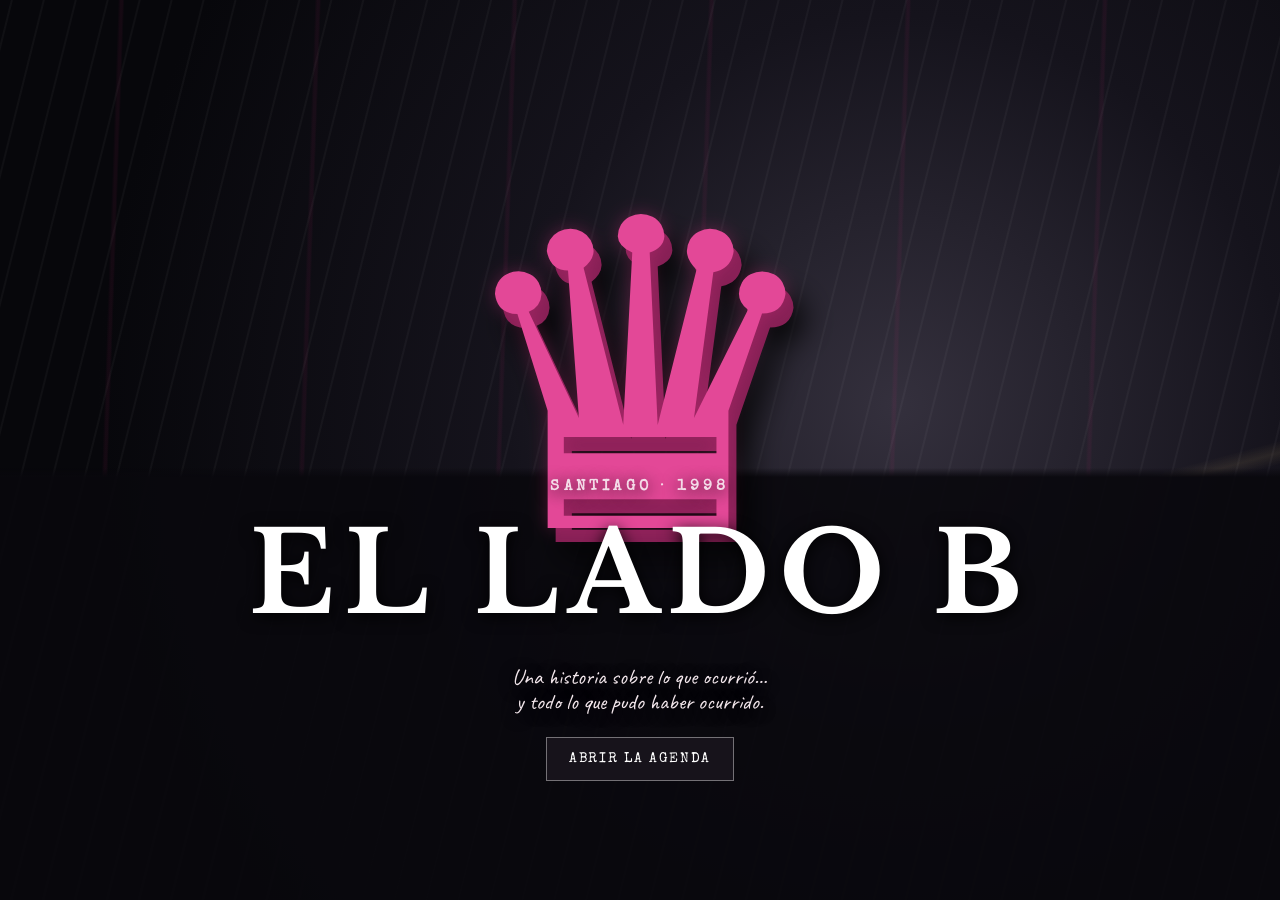
==== index.html @ 15dd094a "design: rebuild Lado B landing as mobile-first memory archive" ====
<!doctype html>
<html lang="es">
<head>
<meta charset="utf-8">
<meta name="viewport" content="width=device-width,initial-scale=1,viewport-fit=cover">
<meta name="theme-color" content="#0b0a10">
<title>El Lado B — Una historia que recuerda</title>
<meta name="description" content="El Lado B: una historia sobre lo que ocurrió y todo lo que pudo haber ocurrido.">
<link rel="preconnect" href="https://fonts.googleapis.com">
<link rel="preconnect" href="https://fonts.gstatic.com" crossorigin>
<link href="https://fonts.googleapis.com/css2?family=Caveat:wght@500;600&family=Libre+Baskerville:wght@400;700&family=Special+Elite&display=swap" rel="stylesheet">
<link rel="stylesheet" href="style.css">
</head>
<body>
<section class="cover" id="cover">
  <div class="rain" aria-hidden="true"></div>
  <div class="city" aria-hidden="true"></div>
  <div class="queen" aria-hidden="true">♛</div>
  <div class="cover-copy">
    <div class="year">SANTIAGO · 1998</div>
    <h1>EL LADO B</h1>
    <p>Una historia sobre lo que ocurrió…<br>y todo lo que pudo haber ocurrido.</p>
    <button id="openAgenda">ABRIR LA AGENDA</button>
  </div>
</section>

<main class="agenda" id="agenda" aria-hidden="true">
  <header class="agenda-head">
    <span>EL LADO B</span><span>ARCHIVO DE MEMORIA · 01</span>
  </header>
  <div class="book">
    <article class="page text-page">
      <div class="page-no">01</div>
      <p class="hand-note">Diciembre · hacía calor.</p>
      <h2>Capítulo I</h2>
      <h3>El primer encuentro</h3>
      <p>El gimnasio del colegio tenía ese olor mezclado de madera, polvo y ejercicio que quedaba suspendido después de las clases. Era diciembre de 1998 y el año parecía estar terminando demasiado rápido.</p>
      <p>José entró sin buscar nada en particular. Entonces la vio.</p>
      <p>Paz estaba sentada sobre una colchoneta, con un libro abierto entre las manos. No hizo nada extraordinario. No necesitó hacerlo.</p>
      <p>José la miró como quien encuentra un tesoro sin saber que estaba buscando uno.</p>
      <div class="margin-note">Hay momentos que parecen pequeños hasta que uno los recuerda.</div>
      <div class="scribble">¿Qué habría pasado si José no la miraba?</div>
    </article>

    <aside class="memory-page">
      <div class="paper-photo paz">
        <div class="photo-placeholder">PAZ<br><small>1998 · GIMNASIO</small></div>
        <span class="tape"></span>
      </div>
      <div class="paper-photo jose">
        <div class="photo-placeholder">JOSÉ<br><small>1998 · PRIMERA MIRADA</small></div>
        <span class="tape"></span>
      </div>
      <div class="object-note">RECUERDO · 01<br><strong>El gimnasio</strong><br><small>La primera mirada todavía no sabía que sería importante.</small></div>
      <div class="date-stamp">30 DIC<br>1998</div>
    </aside>
  </div>
  <nav class="pager"><button id="prev" aria-label="Volver arriba">←</button><span>HOJA 01</span><button id="next" aria-label="Continuar">→</button></nav>
  <a class="plan-link" href="plan-b/index.html">ENTRAR A PLAN B · RECONSTRUIR LA HISTORIA</a>
</main>
<script src="script.js"></script>
</body>
</html>
---- style.css ----
:root{--ink:#262126;--paper:#efe4cc;--paper2:#e3d4b5;--pink:#e52f86;--night:#09080d;--blue:#263a57}*{box-sizing:border-box}html{scroll-behavior:smooth}body{margin:0;background:#111;color:var(--ink);font-family:'Libre Baskerville',serif}.cover{height:100vh;min-height:680px;position:relative;overflow:hidden;display:grid;place-items:center;background:radial-gradient(circle at 70% 45%,#34303d 0,#15131c 38%,#07070b 78%);color:#fff}.city{position:absolute;inset:0;background:linear-gradient(180deg,transparent 52%,#09080d 53%),repeating-linear-gradient(92deg,transparent 0 9%,rgba(229,47,134,.07) 9.2% 9.35%,transparent 9.5% 15%),linear-gradient(165deg,transparent 0 63%,rgba(230,200,125,.11) 64%,transparent 65%);opacity:.9}.rain{position:absolute;inset:-20%;background:repeating-linear-gradient(108deg,transparent 0 17px,rgba(255,255,255,.035) 18px 19px,transparent 20px 31px);transform:rotate(-4deg)}.queen{position:absolute;left:50%;top:42%;transform:translate(-50%,-50%);font-size:min(48vw,430px);line-height:.8;color:#f0449b;text-shadow:0 0 18px #e52f8655,8px 14px 0 #8f1d58,18px 26px 32px #000;filter:saturate(.9)}.cover-copy{position:relative;z-index:2;text-align:center;margin-top:360px;text-shadow:0 3px 16px #000}.year{font:600 15px 'Special Elite',monospace;letter-spacing:.28em;color:#f4dbe8}.cover h1{font:700 clamp(48px,10vw,112px) 'Libre Baskerville',serif;letter-spacing:.08em;margin:10px 0}.cover p{font:22px 'Caveat',cursive;line-height:1.15;color:#f3e7ec}.cover button,.pager button{border:1px solid #ffffff66;background:#17131b;color:#fff;padding:14px 22px;letter-spacing:.12em;font:14px 'Special Elite',monospace;cursor:pointer;transition:.3s}.cover button:hover{background:var(--pink);border-color:var(--pink);transform:translateY(-2px)}.agenda{display:none;min-height:100vh;padding:28px 5vw 50px;background:radial-gradient(circle at 20% 10%,#fff6df88,transparent 35%),linear-gradient(135deg,#d5c29f,#efe5cc 50%,#cbb58d);position:relative}.agenda:before{content:'';position:absolute;inset:0;opacity:.13;pointer-events:none;background:repeating-linear-gradient(0deg,#6e593c 0 1px,transparent 1px 5px)}.agenda-head{max-width:1200px;margin:auto;display:flex;justify-content:space-between;font:12px 'Special Elite',monospace;letter-spacing:.18em;border-bottom:1px solid #5b493644;padding-bottom:10px}.book{max-width:1200px;margin:22px auto;display:grid;grid-template-columns:1fr 1fr;box-shadow:0 22px 60px #4b392d44}.page{background:var(--paper);min-height:720px;padding:70px clamp(32px,6vw,80px);position:relative}.text-page{border-right:1px solid #9a886a55}.page-no{position:absolute;top:24px;right:30px;font:12px 'Special Elite',monospace;opacity:.55}.hand-note{font:23px 'Caveat',cursive;color:#a03963;transform:rotate(-2deg)}h2{font-size:17px;text-transform:uppercase;letter-spacing:.18em;margin:55px 0 8px}h3{font-size:31px;margin:0 0 38px;font-weight:400}.page p:not(.hand-note){font-size:16px;line-height:1.95}.margin-note{font:23px 'Caveat',cursive;margin-top:50px;padding:16px;border-left:3px solid var(--pink);transform:rotate(-1deg)}.memory-page{background:#e7d8b9;min-height:720px;padding:45px 48px;position:relative;overflow:hidden}.paper-photo{width:66%;background:#f7f0df;padding:12px 12px 35px;box-shadow:0 10px 25px #3d302844;position:relative}.paper-photo.jose{margin:55px 0 0 auto;transform:rotate(2deg)}.paper-photo.paz{transform:rotate(-3deg)}.photo-placeholder{height:225px;background:linear-gradient(145deg,#46556b,#9d876e 48%,#314254);display:grid;place-items:center;text-align:center;color:#f6ead7;font:25px 'Special Elite',monospace;letter-spacing:.08em;text-shadow:0 2px 8px #000}.photo-placeholder small{font-size:10px;letter-spacing:.16em}.tape{position:absolute;top:-8px;left:40%;width:90px;height:25px;background:#d6c39caa;transform:rotate(-4deg)}.object-note{position:absolute;bottom:45px;left:55px;width:190px;background:#f4e9cf;padding:15px;font:16px 'Caveat',cursive;box-shadow:3px 5px 12px #4b392d33;transform:rotate(-4deg)}.object-note small{font-size:15px}.pager{max-width:1200px;margin:auto;display:flex;justify-content:center;align-items:center;gap:30px;font:12px 'Special Elite',monospace}.pager button{color:#2b252b;background:#efe4cc;border-color:#6c5c48}.pager button:hover{background:#e52f86;color:#fff}@media(max-width:800px){.cover{min-height:620px}.queen{font-size:72vw}.cover-copy{margin-top:330px}.cover h1{font-size:54px}.cover p{font-size:20px}.book{grid-template-columns:1fr}.text-page{border-right:0;border-bottom:1px solid #9a886a55}.page,.memory-page{min-height:auto}.memory-page{padding:35px}.paper-photo{width:78%}.agenda{padding:20px 3vw 40px}}
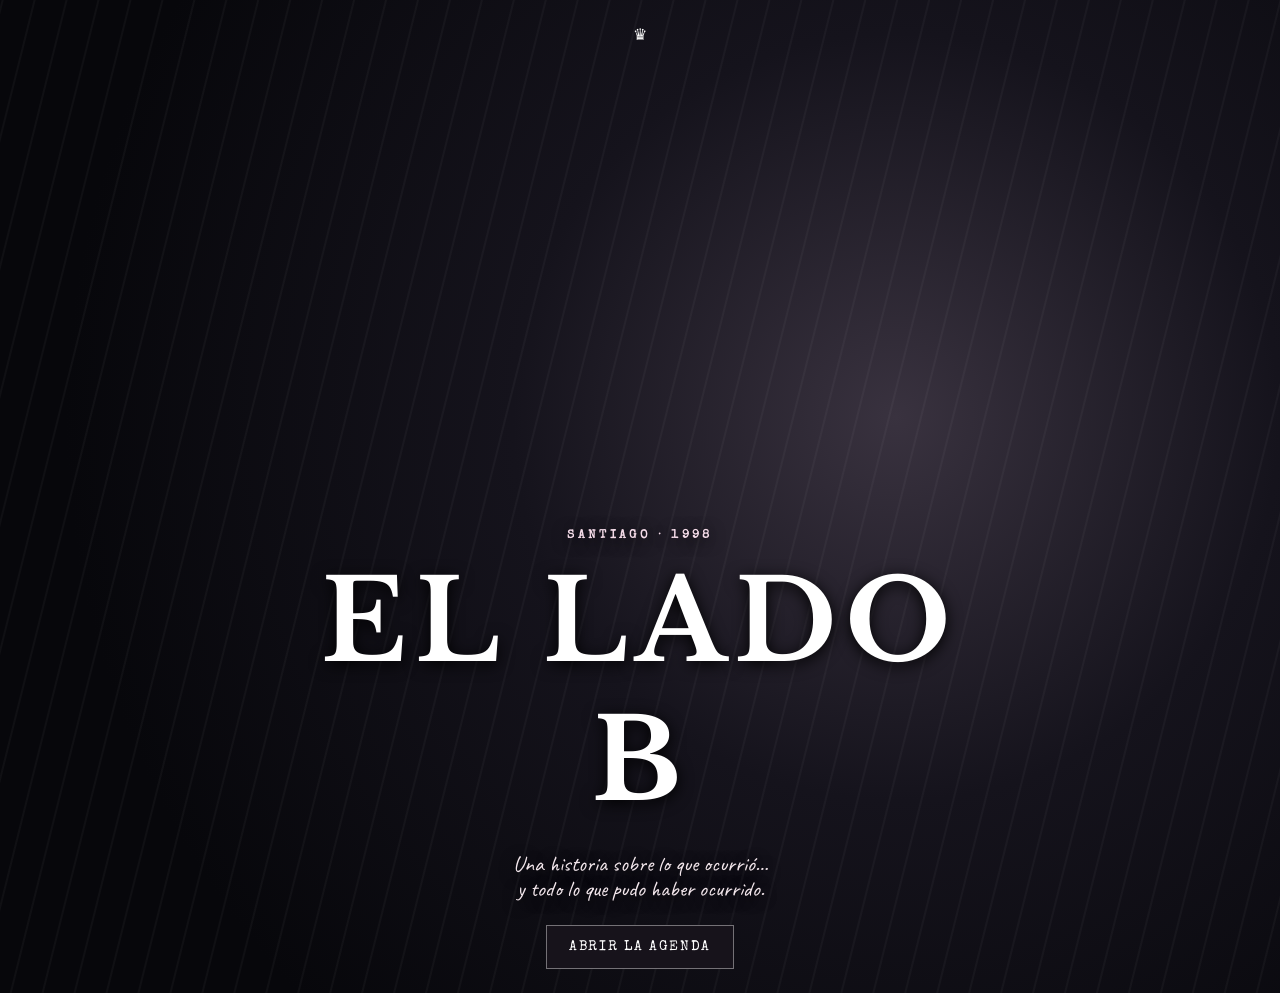
==== commit a38bc0c4: "Rediseña portada de El Lado B con tablero de ajedrez y pieza rosada" ====
--- a/index.html
+++ b/index.html
@@ -3,7 +3,7 @@
 <head>
 <meta charset="utf-8">
 <meta name="viewport" content="width=device-width,initial-scale=1,viewport-fit=cover">
-<meta name="theme-color" content="#0b0a10">
+<meta name="theme-color" content="#08080d">
 <title>El Lado B — Una historia que recuerda</title>
 <meta name="description" content="El Lado B: una historia sobre lo que ocurrió y todo lo que pudo haber ocurrido.">
 <link rel="preconnect" href="https://fonts.googleapis.com">
@@ -13,9 +13,12 @@
 </head>
 <body>
 <section class="cover" id="cover">
+  <div class="skyline" aria-hidden="true"></div>
+  <div class="city-windows" aria-hidden="true"></div>
   <div class="rain" aria-hidden="true"></div>
-  <div class="city" aria-hidden="true"></div>
-  <div class="queen" aria-hidden="true">♛</div>
+  <div class="board" aria-hidden="true">
+    <div class="chess-piece">♛</div>
+  </div>
   <div class="cover-copy">
     <div class="year">SANTIAGO · 1998</div>
     <h1>EL LADO B</h1>
--- a/style.css
+++ b/style.css
@@ -1 +1 @@
-:root{--ink:#262126;--paper:#efe4cc;--paper2:#e3d4b5;--pink:#e52f86;--night:#09080d;--blue:#263a57}*{box-sizing:border-box}html{scroll-behavior:smooth}body{margin:0;background:#111;color:var(--ink);font-family:'Libre Baskerville',serif}.cover{height:100vh;min-height:680px;position:relative;overflow:hidden;display:grid;place-items:center;background:radial-gradient(circle at 70% 45%,#34303d 0,#15131c 38%,#07070b 78%);color:#fff}.city{position:absolute;inset:0;background:linear-gradient(180deg,transparent 52%,#09080d 53%),repeating-linear-gradient(92deg,transparent 0 9%,rgba(229,47,134,.07) 9.2% 9.35%,transparent 9.5% 15%),linear-gradient(165deg,transparent 0 63%,rgba(230,200,125,.11) 64%,transparent 65%);opacity:.9}.rain{position:absolute;inset:-20%;background:repeating-linear-gradient(108deg,transparent 0 17px,rgba(255,255,255,.035) 18px 19px,transparent 20px 31px);transform:rotate(-4deg)}.queen{position:absolute;left:50%;top:42%;transform:translate(-50%,-50%);font-size:min(48vw,430px);line-height:.8;color:#f0449b;text-shadow:0 0 18px #e52f8655,8px 14px 0 #8f1d58,18px 26px 32px #000;filter:saturate(.9)}.cover-copy{position:relative;z-index:2;text-align:center;margin-top:360px;text-shadow:0 3px 16px #000}.year{font:600 15px 'Special Elite',monospace;letter-spacing:.28em;color:#f4dbe8}.cover h1{font:700 clamp(48px,10vw,112px) 'Libre Baskerville',serif;letter-spacing:.08em;margin:10px 0}.cover p{font:22px 'Caveat',cursive;line-height:1.15;color:#f3e7ec}.cover button,.pager button{border:1px solid #ffffff66;background:#17131b;color:#fff;padding:14px 22px;letter-spacing:.12em;font:14px 'Special Elite',monospace;cursor:pointer;transition:.3s}.cover button:hover{background:var(--pink);border-color:var(--pink);transform:translateY(-2px)}.agenda{display:none;min-height:100vh;padding:28px 5vw 50px;background:radial-gradient(circle at 20% 10%,#fff6df88,transparent 35%),linear-gradient(135deg,#d5c29f,#efe5cc 50%,#cbb58d);position:relative}.agenda:before{content:'';position:absolute;inset:0;opacity:.13;pointer-events:none;background:repeating-linear-gradient(0deg,#6e593c 0 1px,transparent 1px 5px)}.agenda-head{max-width:1200px;margin:auto;display:flex;justify-content:space-between;font:12px 'Special Elite',monospace;letter-spacing:.18em;border-bottom:1px solid #5b493644;padding-bottom:10px}.book{max-width:1200px;margin:22px auto;display:grid;grid-template-columns:1fr 1fr;box-shadow:0 22px 60px #4b392d44}.page{background:var(--paper);min-height:720px;padding:70px clamp(32px,6vw,80px);position:relative}.text-page{border-right:1px solid #9a886a55}.page-no{position:absolute;top:24px;right:30px;font:12px 'Special Elite',monospace;opacity:.55}.hand-note{font:23px 'Caveat',cursive;color:#a03963;transform:rotate(-2deg)}h2{font-size:17px;text-transform:uppercase;letter-spacing:.18em;margin:55px 0 8px}h3{font-size:31px;margin:0 0 38px;font-weight:400}.page p:not(.hand-note){font-size:16px;line-height:1.95}.margin-note{font:23px 'Caveat',cursive;margin-top:50px;padding:16px;border-left:3px solid var(--pink);transform:rotate(-1deg)}.memory-page{background:#e7d8b9;min-height:720px;padding:45px 48px;position:relative;overflow:hidden}.paper-photo{width:66%;background:#f7f0df;padding:12px 12px 35px;box-shadow:0 10px 25px #3d302844;position:relative}.paper-photo.jose{margin:55px 0 0 auto;transform:rotate(2deg)}.paper-photo.paz{transform:rotate(-3deg)}.photo-placeholder{height:225px;background:linear-gradient(145deg,#46556b,#9d876e 48%,#314254);display:grid;place-items:center;text-align:center;color:#f6ead7;font:25px 'Special Elite',monospace;letter-spacing:.08em;text-shadow:0 2px 8px #000}.photo-placeholder small{font-size:10px;letter-spacing:.16em}.tape{position:absolute;top:-8px;left:40%;width:90px;height:25px;background:#d6c39caa;transform:rotate(-4deg)}.object-note{position:absolute;bottom:45px;left:55px;width:190px;background:#f4e9cf;padding:15px;font:16px 'Caveat',cursive;box-shadow:3px 5px 12px #4b392d33;transform:rotate(-4deg)}.object-note small{font-size:15px}.pager{max-width:1200px;margin:auto;display:flex;justify-content:center;align-items:center;gap:30px;font:12px 'Special Elite',monospace}.pager button{color:#2b252b;background:#efe4cc;border-color:#6c5c48}.pager button:hover{background:#e52f86;color:#fff}@media(max-width:800px){.cover{min-height:620px}.queen{font-size:72vw}.cover-copy{margin-top:330px}.cover h1{font-size:54px}.cover p{font-size:20px}.book{grid-template-columns:1fr}.text-page{border-right:0;border-bottom:1px solid #9a886a55}.page,.memory-page{min-height:auto}.memory-page{padding:35px}.paper-photo{width:78%}.agenda{padding:20px 3vw 40px}}+:root{--ink:#292127;--paper:#f2e6cc;--paper2:#e3d2b0;--pink:#e52f86;--pink2:#ff6bad;--night:#08070c;--blue:#263a57;--line:#6f5c4440}*{box-sizing:border-box}html{scroll-behavior:smooth}body{margin:0;background:#0d0b10;color:var(--ink);font-family:'Libre Baskerville',Georgia,serif}button,a{font:inherit}.cover{min-height:100svh;position:relative;overflow:hidden;display:grid;place-items:center;background:radial-gradient(circle at 70% 42%,#39323f 0,#15131c 36%,#07070b 78%);color:#fff;padding:24px}.city{position:absolute;inset:0;background:linear-gradient(180deg,transparent 50%,#09080d 51%),repeating-linear-gradient(92deg,transparent 0 9%,rgba(229,47,134,.07) 9.2% 9.35%,transparent 9.5% 15%),linear-gradient(165deg,transparent 0 63%,rgba(230,200,125,.11) 64%,transparent 65%);opacity:.9}.rain{position:absolute;inset:-20%;background:repeating-linear-gradient(108deg,transparent 0 17px,rgba(255,255,255,.035) 18px 19px,transparent 20px 31px);transform:rotate(-4deg)}.queen{position:absolute;left:50%;top:39%;transform:translate(-50%,-50%);font-size:min(72vw,430px);line-height:.8;color:#f0449b;text-shadow:0 0 18px #e52f8655,8px 14px 0 #8f1d58,18px 26px 32px #000;filter:saturate(.9)}.cover-copy{position:relative;z-index:2;text-align:center;margin-top:54vh;max-width:720px;text-shadow:0 3px 16px #000}.year{font:600 12px 'Special Elite',monospace;letter-spacing:.28em;color:#f4dbe8}.cover h1{font:700 clamp(48px,13vw,112px) 'Libre Baskerville',serif;letter-spacing:.07em;margin:10px 0}.cover p{font:22px 'Caveat',cursive;line-height:1.15;color:#f3e7ec}.cover button,.pager button{border:1px solid #ffffff66;background:#17131b;color:#fff;padding:14px 22px;letter-spacing:.12em;font:14px 'Special Elite',monospace;cursor:pointer;transition:.3s}.cover button:hover{background:var(--pink);border-color:var(--pink);transform:translateY(-2px)}.agenda{display:none;min-height:100svh;padding:18px 4vw 46px;background:radial-gradient(circle at 20% 10%,#fff6df88,transparent 35%),linear-gradient(135deg,#d5c29f,#efe5cc 50%,#cbb58d);position:relative}.agenda:before{content:'';position:absolute;inset:0;opacity:.13;pointer-events:none;background:repeating-linear-gradient(0deg,#6e593c 0 1px,transparent 1px 5px)}.agenda-head{max-width:1200px;margin:auto;display:flex;justify-content:space-between;gap:16px;font:11px 'Special Elite',monospace;letter-spacing:.14em;border-bottom:1px solid var(--line);padding-bottom:10px}.book{max-width:1200px;margin:18px auto;display:grid;grid-template-columns:1fr 1fr;box-shadow:0 22px 60px #4b392d44}.page{background:var(--paper);min-height:720px;padding:70px clamp(28px,6vw,80px);position:relative}.text-page{border-right:1px solid #9a886a55}.page-no{position:absolute;top:22px;right:25px;font:12px 'Special Elite',monospace;opacity:.55}.hand-note{font:23px 'Caveat',cursive;color:#a03963;transform:rotate(-2deg)}h2{font-size:16px;text-transform:uppercase;letter-spacing:.18em;margin:55px 0 8px}h3{font-size:31px;margin:0 0 34px;font-weight:400}.page p:not(.hand-note){font-size:16px;line-height:1.95}.margin-note{font:23px 'Caveat',cursive;margin-top:42px;padding:16px;border-left:3px solid var(--pink);transform:rotate(-1deg)}.scribble{font:21px 'Caveat',cursive;color:#6c3150;margin-top:34px;transform:rotate(1.4deg);opacity:.85}.memory-page{background:#e7d8b9;min-height:720px;padding:45px 48px;position:relative;overflow:hidden}.paper-photo{width:66%;background:#f7f0df;padding:12px 12px 35px;box-shadow:0 10px 25px #3d302844;position:relative}.paper-photo.jose{margin:55px 0 0 auto;transform:rotate(2deg)}.paper-photo.paz{transform:rotate(-3deg)}.photo-placeholder{height:225px;background:linear-gradient(145deg,#46556b,#9d876e 48%,#314254);display:grid;place-items:center;text-align:center;color:#f6ead7;font:25px 'Special Elite',monospace;letter-spacing:.08em;text-shadow:0 2px 8px #000}.photo-placeholder small{font-size:10px;letter-spacing:.16em}.tape{position:absolute;top:-8px;left:40%;width:90px;height:25px;background:#d6c39caa;transform:rotate(-4deg)}.object-note{position:absolute;bottom:45px;left:55px;width:190px;background:#f4e9cf;padding:15px;font:16px 'Caveat',cursive;box-shadow:3px 5px 12px #4b392d33;transform:rotate(-4deg)}.object-note small{font-size:15px}.date-stamp{position:absolute;right:28px;bottom:38px;border:1px solid #8c6c6c99;padding:8px 9px;font:12px 'Special Elite',monospace;transform:rotate(4deg);color:#7c3b53}.pager{max-width:1200px;margin:auto;display:flex;justify-content:center;align-items:center;gap:30px;font:12px 'Special Elite',monospace}.pager button{color:#2b252b;background:#efe4cc;border-color:#6c5c48}.pager button:hover{background:var(--pink);color:#fff}.plan-link{display:block;width:max-content;max-width:100%;margin:22px auto 0;color:#5d3347;font:12px 'Special Elite',monospace;letter-spacing:.12em;text-decoration:none;border-bottom:1px dashed #7a4a5e;padding-bottom:4px}.plan-link:hover{color:var(--pink)}@media(max-width:800px){.cover{min-height:100svh;padding:18px}.queen{font-size:78vw;top:36%}.cover-copy{margin-top:53vh}.cover h1{font-size:clamp(48px,15vw,68px)}.cover p{font-size:20px}.book{grid-template-columns:1fr}.text-page{border-right:0;border-bottom:1px solid #9a886a55}.page{min-height:auto;padding:62px 25px 46px}.memory-page{min-height:620px;padding:32px 20px}.paper-photo{width:80%}.paper-photo.jose{margin-top:35px}.object-note{left:22px;bottom:30px;width:175px}.date-stamp{right:20px;bottom:28px}.agenda-head{font-size:10px}.pager{gap:20px}.plan-link{text-align:center;line-height:1.5;width:auto}.page p:not(.hand-note){font-size:15px;line-height:1.85}}@media(max-width:420px){.cover-copy{margin-top:50vh}.cover p{font-size:18px}.cover button{width:100%;max-width:280px}.memory-page{min-height:560px}.paper-photo{width:86%}.photo-placeholder{height:185px}.object-note{font-size:15px}.scribble{font-size:19px}}
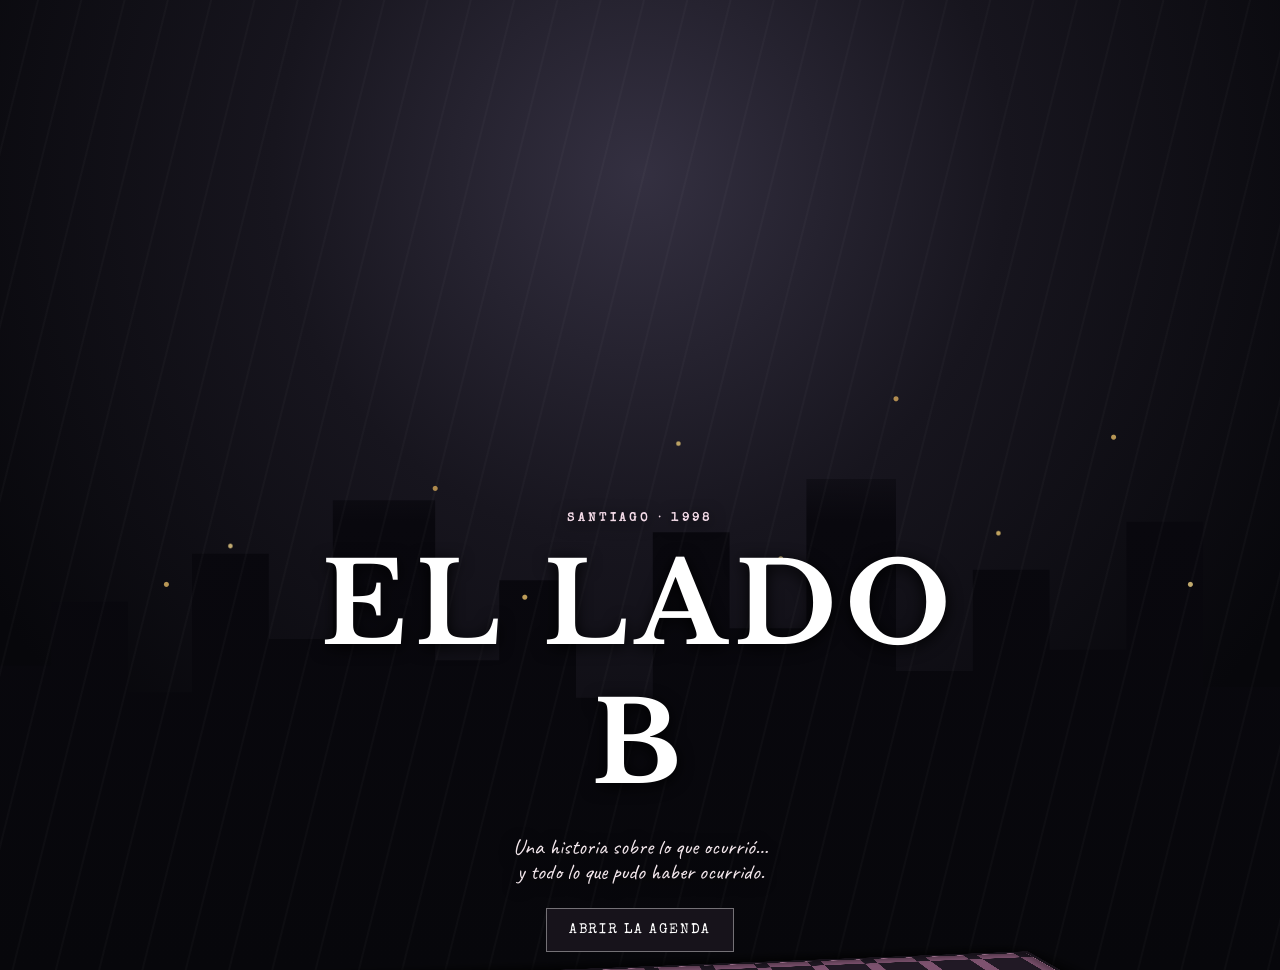
==== commit f8cae850: "Separar Lado A de las preguntas de Plan B" ====
--- a/index.html
+++ b/index.html
@@ -42,7 +42,7 @@
       <p>Paz estaba sentada sobre una colchoneta, con un libro abierto entre las manos. No hizo nada extraordinario. No necesitó hacerlo.</p>
       <p>José la miró como quien encuentra un tesoro sin saber que estaba buscando uno.</p>
       <div class="margin-note">Hay momentos que parecen pequeños hasta que uno los recuerda.</div>
-      <div class="scribble">¿Qué habría pasado si José no la miraba?</div>
+      <div class="scribble">Esa mirada todavía no sabía lo importante que sería.</div>
     </article>
 
     <aside class="memory-page">
--- a/style.css
+++ b/style.css
@@ -1 +1 @@
-:root{--ink:#292127;--paper:#f2e6cc;--paper2:#e3d2b0;--pink:#e52f86;--pink2:#ff6bad;--night:#08070c;--blue:#263a57;--line:#6f5c4440}*{box-sizing:border-box}html{scroll-behavior:smooth}body{margin:0;background:#0d0b10;color:var(--ink);font-family:'Libre Baskerville',Georgia,serif}button,a{font:inherit}.cover{min-height:100svh;position:relative;overflow:hidden;display:grid;place-items:center;background:radial-gradient(circle at 70% 42%,#39323f 0,#15131c 36%,#07070b 78%);color:#fff;padding:24px}.city{position:absolute;inset:0;background:linear-gradient(180deg,transparent 50%,#09080d 51%),repeating-linear-gradient(92deg,transparent 0 9%,rgba(229,47,134,.07) 9.2% 9.35%,transparent 9.5% 15%),linear-gradient(165deg,transparent 0 63%,rgba(230,200,125,.11) 64%,transparent 65%);opacity:.9}.rain{position:absolute;inset:-20%;background:repeating-linear-gradient(108deg,transparent 0 17px,rgba(255,255,255,.035) 18px 19px,transparent 20px 31px);transform:rotate(-4deg)}.queen{position:absolute;left:50%;top:39%;transform:translate(-50%,-50%);font-size:min(72vw,430px);line-height:.8;color:#f0449b;text-shadow:0 0 18px #e52f8655,8px 14px 0 #8f1d58,18px 26px 32px #000;filter:saturate(.9)}.cover-copy{position:relative;z-index:2;text-align:center;margin-top:54vh;max-width:720px;text-shadow:0 3px 16px #000}.year{font:600 12px 'Special Elite',monospace;letter-spacing:.28em;color:#f4dbe8}.cover h1{font:700 clamp(48px,13vw,112px) 'Libre Baskerville',serif;letter-spacing:.07em;margin:10px 0}.cover p{font:22px 'Caveat',cursive;line-height:1.15;color:#f3e7ec}.cover button,.pager button{border:1px solid #ffffff66;background:#17131b;color:#fff;padding:14px 22px;letter-spacing:.12em;font:14px 'Special Elite',monospace;cursor:pointer;transition:.3s}.cover button:hover{background:var(--pink);border-color:var(--pink);transform:translateY(-2px)}.agenda{display:none;min-height:100svh;padding:18px 4vw 46px;background:radial-gradient(circle at 20% 10%,#fff6df88,transparent 35%),linear-gradient(135deg,#d5c29f,#efe5cc 50%,#cbb58d);position:relative}.agenda:before{content:'';position:absolute;inset:0;opacity:.13;pointer-events:none;background:repeating-linear-gradient(0deg,#6e593c 0 1px,transparent 1px 5px)}.agenda-head{max-width:1200px;margin:auto;display:flex;justify-content:space-between;gap:16px;font:11px 'Special Elite',monospace;letter-spacing:.14em;border-bottom:1px solid var(--line);padding-bottom:10px}.book{max-width:1200px;margin:18px auto;display:grid;grid-template-columns:1fr 1fr;box-shadow:0 22px 60px #4b392d44}.page{background:var(--paper);min-height:720px;padding:70px clamp(28px,6vw,80px);position:relative}.text-page{border-right:1px solid #9a886a55}.page-no{position:absolute;top:22px;right:25px;font:12px 'Special Elite',monospace;opacity:.55}.hand-note{font:23px 'Caveat',cursive;color:#a03963;transform:rotate(-2deg)}h2{font-size:16px;text-transform:uppercase;letter-spacing:.18em;margin:55px 0 8px}h3{font-size:31px;margin:0 0 34px;font-weight:400}.page p:not(.hand-note){font-size:16px;line-height:1.95}.margin-note{font:23px 'Caveat',cursive;margin-top:42px;padding:16px;border-left:3px solid var(--pink);transform:rotate(-1deg)}.scribble{font:21px 'Caveat',cursive;color:#6c3150;margin-top:34px;transform:rotate(1.4deg);opacity:.85}.memory-page{background:#e7d8b9;min-height:720px;padding:45px 48px;position:relative;overflow:hidden}.paper-photo{width:66%;background:#f7f0df;padding:12px 12px 35px;box-shadow:0 10px 25px #3d302844;position:relative}.paper-photo.jose{margin:55px 0 0 auto;transform:rotate(2deg)}.paper-photo.paz{transform:rotate(-3deg)}.photo-placeholder{height:225px;background:linear-gradient(145deg,#46556b,#9d876e 48%,#314254);display:grid;place-items:center;text-align:center;color:#f6ead7;font:25px 'Special Elite',monospace;letter-spacing:.08em;text-shadow:0 2px 8px #000}.photo-placeholder small{font-size:10px;letter-spacing:.16em}.tape{position:absolute;top:-8px;left:40%;width:90px;height:25px;background:#d6c39caa;transform:rotate(-4deg)}.object-note{position:absolute;bottom:45px;left:55px;width:190px;background:#f4e9cf;padding:15px;font:16px 'Caveat',cursive;box-shadow:3px 5px 12px #4b392d33;transform:rotate(-4deg)}.object-note small{font-size:15px}.date-stamp{position:absolute;right:28px;bottom:38px;border:1px solid #8c6c6c99;padding:8px 9px;font:12px 'Special Elite',monospace;transform:rotate(4deg);color:#7c3b53}.pager{max-width:1200px;margin:auto;display:flex;justify-content:center;align-items:center;gap:30px;font:12px 'Special Elite',monospace}.pager button{color:#2b252b;background:#efe4cc;border-color:#6c5c48}.pager button:hover{background:var(--pink);color:#fff}.plan-link{display:block;width:max-content;max-width:100%;margin:22px auto 0;color:#5d3347;font:12px 'Special Elite',monospace;letter-spacing:.12em;text-decoration:none;border-bottom:1px dashed #7a4a5e;padding-bottom:4px}.plan-link:hover{color:var(--pink)}@media(max-width:800px){.cover{min-height:100svh;padding:18px}.queen{font-size:78vw;top:36%}.cover-copy{margin-top:53vh}.cover h1{font-size:clamp(48px,15vw,68px)}.cover p{font-size:20px}.book{grid-template-columns:1fr}.text-page{border-right:0;border-bottom:1px solid #9a886a55}.page{min-height:auto;padding:62px 25px 46px}.memory-page{min-height:620px;padding:32px 20px}.paper-photo{width:80%}.paper-photo.jose{margin-top:35px}.object-note{left:22px;bottom:30px;width:175px}.date-stamp{right:20px;bottom:28px}.agenda-head{font-size:10px}.pager{gap:20px}.plan-link{text-align:center;line-height:1.5;width:auto}.page p:not(.hand-note){font-size:15px;line-height:1.85}}@media(max-width:420px){.cover-copy{margin-top:50vh}.cover p{font-size:18px}.cover button{width:100%;max-width:280px}.memory-page{min-height:560px}.paper-photo{width:86%}.photo-placeholder{height:185px}.object-note{font-size:15px}.scribble{font-size:19px}}+:root{--ink:#292127;--paper:#f2e6cc;--paper2:#e3d2b0;--pink:#e52f86;--pink2:#ff6bad;--night:#08070c;--blue:#263a57;--line:#6f5c4440}*{box-sizing:border-box}html{scroll-behavior:smooth}body{margin:0;background:#0d0b10;color:var(--ink);font-family:'Libre Baskerville',Georgia,serif}button,a{font:inherit}.cover{min-height:100svh;position:relative;overflow:hidden;display:grid;place-items:center;background:radial-gradient(circle at 50% 18%,#343041 0,#17151e 36%,#07070b 76%);color:#fff;padding:18px}.skyline{position:absolute;inset:auto 0 0;height:55%;z-index:1;background:linear-gradient(180deg,transparent 0,#09080e 16%,#07070b 100%);clip-path:polygon(0 43%,4% 43%,4% 31%,10% 31%,10% 48%,15% 48%,15% 22%,21% 22%,21% 38%,26% 38%,26% 12%,34% 12%,34% 42%,39% 42%,39% 27%,45% 27%,45% 49%,51% 49%,51% 18%,57% 18%,57% 36%,63% 36%,63% 8%,70% 8%,70% 44%,76% 44%,76% 25%,82% 25%,82% 40%,88% 40%,88% 16%,94% 16%,94% 47%,100% 47%,100% 100%,0 100%)}.city-windows{position:absolute;inset:20% 0 14%;z-index:2;opacity:.78;background:radial-gradient(circle at 13% 61%,#e8bd68 0 2px,transparent 3px),radial-gradient(circle at 18% 55%,#f2d58a 0 1.5px,transparent 3px),radial-gradient(circle at 34% 46%,#d8a957 0 2px,transparent 3px),radial-gradient(circle at 41% 63%,#f0c66d 0 2px,transparent 3px),radial-gradient(circle at 53% 39%,#e7c875 0 1.5px,transparent 3px),radial-gradient(circle at 61% 57%,#f4d78a 0 2px,transparent 3px),radial-gradient(circle at 70% 32%,#dcae5e 0 2px,transparent 3px),radial-gradient(circle at 78% 53%,#f1cc73 0 1.5px,transparent 3px),radial-gradient(circle at 87% 38%,#e7bd67 0 2px,transparent 3px),radial-gradient(circle at 93% 61%,#f3d586 0 2px,transparent 3px);filter:blur(.1px)}.rain{position:absolute;inset:-20%;z-index:3;background:repeating-linear-gradient(108deg,transparent 0 23px,rgba(255,255,255,.025) 24px 25px,transparent 26px 42px);transform:rotate(-4deg)}.board{position:absolute;z-index:4;left:50%;bottom:-20%;width:118%;height:63%;transform:translateX(-50%) perspective(800px) rotateX(58deg) rotateZ(-7deg);transform-origin:center bottom;background:conic-gradient(from 90deg at 25% 25%,#211925 0 25%,#7d526f 0 50%,#211925 0 75%,#7d526f 0) 0 0/92px 92px;border:8px solid #17121a;box-shadow:0 -20px 45px #000b,0 35px 70px #000d}.board:after{content:'';position:absolute;inset:0;border:1px solid #d7a8c355;box-shadow:inset 0 0 35px #0009}.chess-piece{position:absolute;left:50%;top:27%;transform:translate(-50%,-50%) rotateX(-8deg);font-size:clamp(120px,32vw,260px);line-height:.7;color:#f04a9e;text-shadow:0 2px 0 #b01e68,0 8px 0 #7f164d,0 16px 25px #000;filter:drop-shadow(0 0 14px #e52f8650);font-family:Georgia,serif}.cover-copy{position:relative;z-index:6;text-align:center;margin-top:55vh;max-width:720px;text-shadow:0 3px 16px #000}.year{font:600 12px 'Special Elite',monospace;letter-spacing:.28em;color:#f4dbe8}.cover h1{font:700 clamp(48px,13vw,112px) 'Libre Baskerville',serif;letter-spacing:.07em;margin:10px 0}.cover p{font:22px 'Caveat',cursive;line-height:1.15;color:#f3e7ec}.cover button,.pager button{border:1px solid #ffffff66;background:#17131b;color:#fff;padding:14px 22px;letter-spacing:.12em;font:14px 'Special Elite',monospace;cursor:pointer;transition:.3s}.cover button:hover{background:var(--pink);border-color:var(--pink);transform:translateY(-2px)}.agenda{display:none;min-height:100svh;padding:18px 4vw 46px;background:radial-gradient(circle at 20% 10%,#fff6df88,transparent 35%),linear-gradient(135deg,#d5c29f,#efe5cc 50%,#cbb58d);position:relative}.agenda:before{content:'';position:absolute;inset:0;opacity:.13;pointer-events:none;background:repeating-linear-gradient(0deg,#6e593c 0 1px,transparent 1px 5px)}.agenda-head{max-width:1200px;margin:auto;display:flex;justify-content:space-between;gap:16px;font:11px 'Special Elite',monospace;letter-spacing:.14em;border-bottom:1px solid var(--line);padding-bottom:10px}.book{max-width:1200px;margin:18px auto;display:grid;grid-template-columns:1fr 1fr;box-shadow:0 22px 60px #4b392d44}.page{background:var(--paper);min-height:720px;padding:70px clamp(28px,6vw,80px);position:relative}.text-page{border-right:1px solid #9a886a55}.page-no{position:absolute;top:22px;right:25px;font:12px 'Special Elite',monospace;opacity:.55}.hand-note{font:23px 'Caveat',cursive;color:#a03963;transform:rotate(-2deg)}h2{font-size:16px;text-transform:uppercase;letter-spacing:.18em;margin:55px 0 8px}h3{font-size:31px;margin:0 0 34px;font-weight:400}.page p:not(.hand-note){font-size:16px;line-height:1.95}.margin-note{font:23px 'Caveat',cursive;margin-top:42px;padding:16px;border-left:3px solid var(--pink);transform:rotate(-1deg)}.scribble{font:21px 'Caveat',cursive;color:#6c3150;margin-top:34px;transform:rotate(1.4deg);opacity:.85}.memory-page{background:#e7d8b9;min-height:720px;padding:45px 48px;position:relative;overflow:hidden}.paper-photo{width:66%;background:#f7f0df;padding:12px 12px 35px;box-shadow:0 10px 25px #3d302844;position:relative}.paper-photo.jose{margin:55px 0 0 auto;transform:rotate(2deg)}.paper-photo.paz{transform:rotate(-3deg)}.photo-placeholder{height:225px;background:linear-gradient(145deg,#46556b,#9d876e 48%,#314254);display:grid;place-items:center;text-align:center;color:#f6ead7;font:25px 'Special Elite',monospace;letter-spacing:.08em;text-shadow:0 2px 8px #000}.photo-placeholder small{font-size:10px;letter-spacing:.16em}.tape{position:absolute;top:-8px;left:40%;width:90px;height:25px;background:#d6c39caa;transform:rotate(-4deg)}.object-note{position:absolute;bottom:45px;left:55px;width:190px;background:#f4e9cf;padding:15px;font:16px 'Caveat',cursive;box-shadow:3px 5px 12px #4b392d33;transform:rotate(-4deg)}.object-note small{font-size:15px}.date-stamp{position:absolute;right:28px;bottom:38px;border:1px solid #8c6c6c99;padding:8px 9px;font:12px 'Special Elite',monospace;transform:rotate(4deg);color:#7c3b53}.pager{max-width:1200px;margin:auto;display:flex;justify-content:center;align-items:center;gap:30px;font:12px 'Special Elite',monospace}.pager button{color:#2b252b;background:#efe4cc;border-color:#6c5c48}.pager button:hover{background:var(--pink);color:#fff}.plan-link{display:block;width:max-content;max-width:100%;margin:22px auto 0;color:#5d3347;font:12px 'Special Elite',monospace;letter-spacing:.12em;text-decoration:none;border-bottom:1px dashed #7a4a5e;padding-bottom:4px}.plan-link:hover{color:var(--pink)}@media(max-width:800px){.cover{min-height:100svh;padding:18px}.board{width:145%;height:58%;bottom:-17%;transform:translateX(-50%) perspective(650px) rotateX(59deg) rotateZ(-6deg)}.chess-piece{top:28%;font-size:31vw}.cover-copy{margin-top:55vh}.cover h1{font-size:clamp(48px,15vw,68px)}.cover p{font-size:20px}.book{grid-template-columns:1fr}.text-page{border-right:0;border-bottom:1px solid #9a886a55}.page{min-height:auto;padding:62px 25px 46px}.memory-page{min-height:620px;padding:32px 20px}.paper-photo{width:80%}.paper-photo.jose{margin-top:35px}.object-note{left:22px;bottom:30px;width:175px}.date-stamp{right:20px;bottom:28px}.agenda-head{font-size:10px}.pager{gap:20px}.plan-link{text-align:center;line-height:1.5;width:auto}.page p:not(.hand-note){font-size:15px;line-height:1.85}}@media(max-width:420px){.cover-copy{margin-top:53vh}.cover p{font-size:18px}.cover button{width:100%;max-width:280px}.memory-page{min-height:560px}.paper-photo{width:86%}.photo-placeholder{height:185px}.object-note{font-size:15px}.scribble{font-size:19px}}
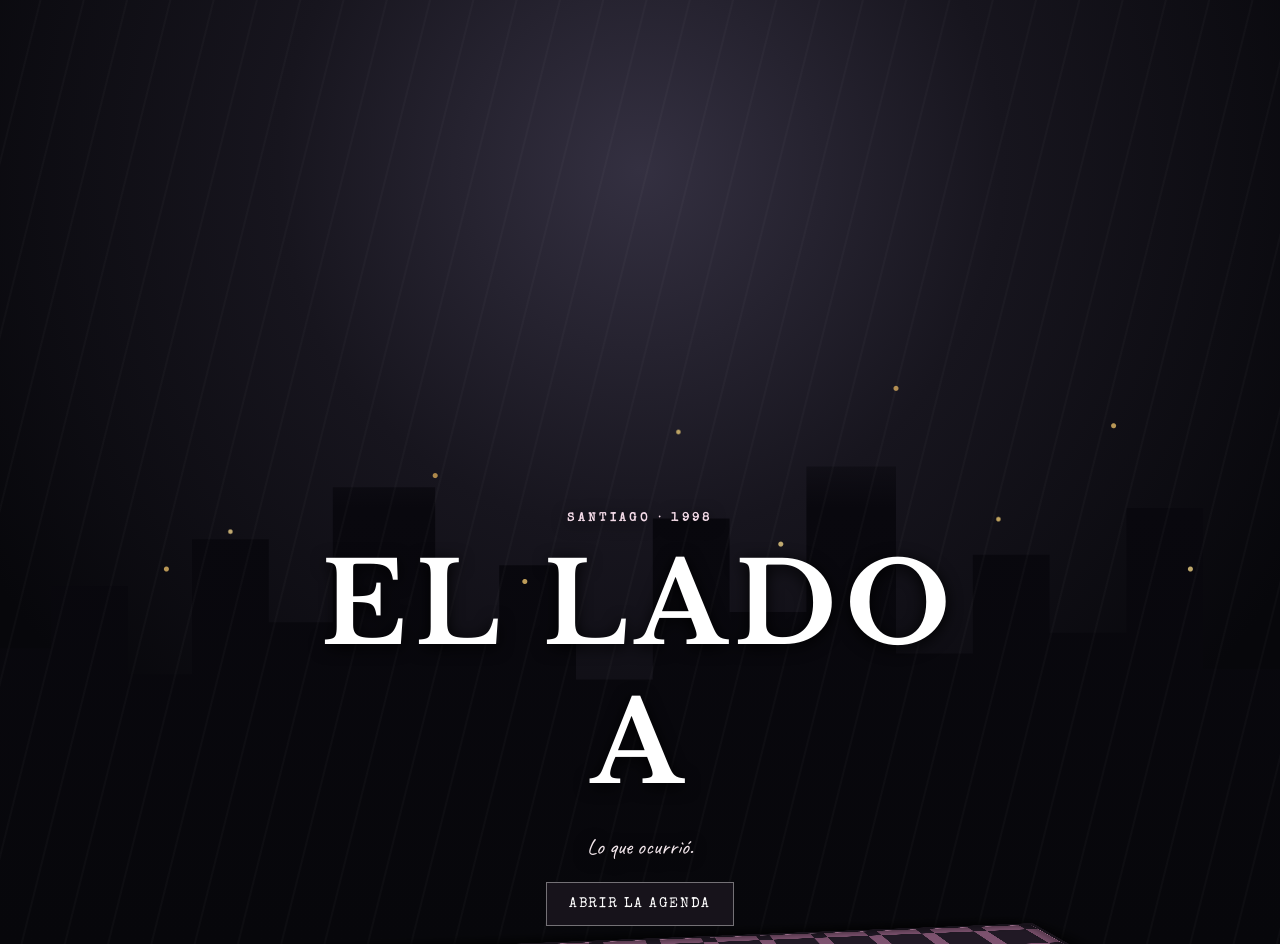
==== commit ae371685: "Diseñar experiencia completa del Lado A sin tocar canon ni Plan B" ====
--- a/index.html
+++ b/index.html
@@ -1,66 +1 @@
-<!doctype html>
-<html lang="es">
-<head>
-<meta charset="utf-8">
-<meta name="viewport" content="width=device-width,initial-scale=1,viewport-fit=cover">
-<meta name="theme-color" content="#08080d">
-<title>El Lado B — Una historia que recuerda</title>
-<meta name="description" content="El Lado B: una historia sobre lo que ocurrió y todo lo que pudo haber ocurrido.">
-<link rel="preconnect" href="https://fonts.googleapis.com">
-<link rel="preconnect" href="https://fonts.gstatic.com" crossorigin>
-<link href="https://fonts.googleapis.com/css2?family=Caveat:wght@500;600&family=Libre+Baskerville:wght@400;700&family=Special+Elite&display=swap" rel="stylesheet">
-<link rel="stylesheet" href="style.css">
-</head>
-<body>
-<section class="cover" id="cover">
-  <div class="skyline" aria-hidden="true"></div>
-  <div class="city-windows" aria-hidden="true"></div>
-  <div class="rain" aria-hidden="true"></div>
-  <div class="board" aria-hidden="true">
-    <div class="chess-piece">♛</div>
-  </div>
-  <div class="cover-copy">
-    <div class="year">SANTIAGO · 1998</div>
-    <h1>EL LADO B</h1>
-    <p>Una historia sobre lo que ocurrió…<br>y todo lo que pudo haber ocurrido.</p>
-    <button id="openAgenda">ABRIR LA AGENDA</button>
-  </div>
-</section>
-
-<main class="agenda" id="agenda" aria-hidden="true">
-  <header class="agenda-head">
-    <span>EL LADO B</span><span>ARCHIVO DE MEMORIA · 01</span>
-  </header>
-  <div class="book">
-    <article class="page text-page">
-      <div class="page-no">01</div>
-      <p class="hand-note">Diciembre · hacía calor.</p>
-      <h2>Capítulo I</h2>
-      <h3>El primer encuentro</h3>
-      <p>El gimnasio del colegio tenía ese olor mezclado de madera, polvo y ejercicio que quedaba suspendido después de las clases. Era diciembre de 1998 y el año parecía estar terminando demasiado rápido.</p>
-      <p>José entró sin buscar nada en particular. Entonces la vio.</p>
-      <p>Paz estaba sentada sobre una colchoneta, con un libro abierto entre las manos. No hizo nada extraordinario. No necesitó hacerlo.</p>
-      <p>José la miró como quien encuentra un tesoro sin saber que estaba buscando uno.</p>
-      <div class="margin-note">Hay momentos que parecen pequeños hasta que uno los recuerda.</div>
-      <div class="scribble">Esa mirada todavía no sabía lo importante que sería.</div>
-    </article>
-
-    <aside class="memory-page">
-      <div class="paper-photo paz">
-        <div class="photo-placeholder">PAZ<br><small>1998 · GIMNASIO</small></div>
-        <span class="tape"></span>
-      </div>
-      <div class="paper-photo jose">
-        <div class="photo-placeholder">JOSÉ<br><small>1998 · PRIMERA MIRADA</small></div>
-        <span class="tape"></span>
-      </div>
-      <div class="object-note">RECUERDO · 01<br><strong>El gimnasio</strong><br><small>La primera mirada todavía no sabía que sería importante.</small></div>
-      <div class="date-stamp">30 DIC<br>1998</div>
-    </aside>
-  </div>
-  <nav class="pager"><button id="prev" aria-label="Volver arriba">←</button><span>HOJA 01</span><button id="next" aria-label="Continuar">→</button></nav>
-  <a class="plan-link" href="plan-b/index.html">ENTRAR A PLAN B · RECONSTRUIR LA HISTORIA</a>
-</main>
-<script src="script.js"></script>
-</body>
-</html>
+<!doctype html><html lang="es"><head><meta charset="utf-8"><meta name="viewport" content="width=device-width,initial-scale=1"><meta name="theme-color" content="#111018"><title>El Lado A — El Lado B</title><link rel="preconnect" href="https://fonts.googleapis.com"><link rel="preconnect" href="https://fonts.gstatic.com" crossorigin><link href="https://fonts.googleapis.com/css2?family=Caveat:wght@500;600&family=Libre+Baskerville:wght@400;700&family=Special+Elite&display=swap" rel="stylesheet"><link rel="stylesheet" href="style.css"></head><body><section class="cover"><div class="skyline"></div><div class="city-windows"></div><div class="rain"></div><div class="board"><div class="chess-piece">♛</div></div><div class="cover-copy"><div class="year">SANTIAGO · 1998</div><h1>EL LADO A</h1><p>Lo que ocurrió.</p><button id="openAgenda">ABRIR LA AGENDA</button></div></section><main class="agenda" id="agenda" aria-hidden="true"><header class="agenda-head"><span>EL LADO A</span><span>ARCHIVO DE MEMORIA</span></header><div id="book"></div><nav class="pager"><button id="prev">←</button><span id="pageLabel">HOJA 01</span><button id="next">→</button></nav><div class="finish"><p>La historia termina aquí.</p><a class="plan-link" href="plan-b/index.html">ENTRAR A PLAN B · RECONSTRUIR LA HISTORIA</a></div></main><script src="script.js"></script></body></html>
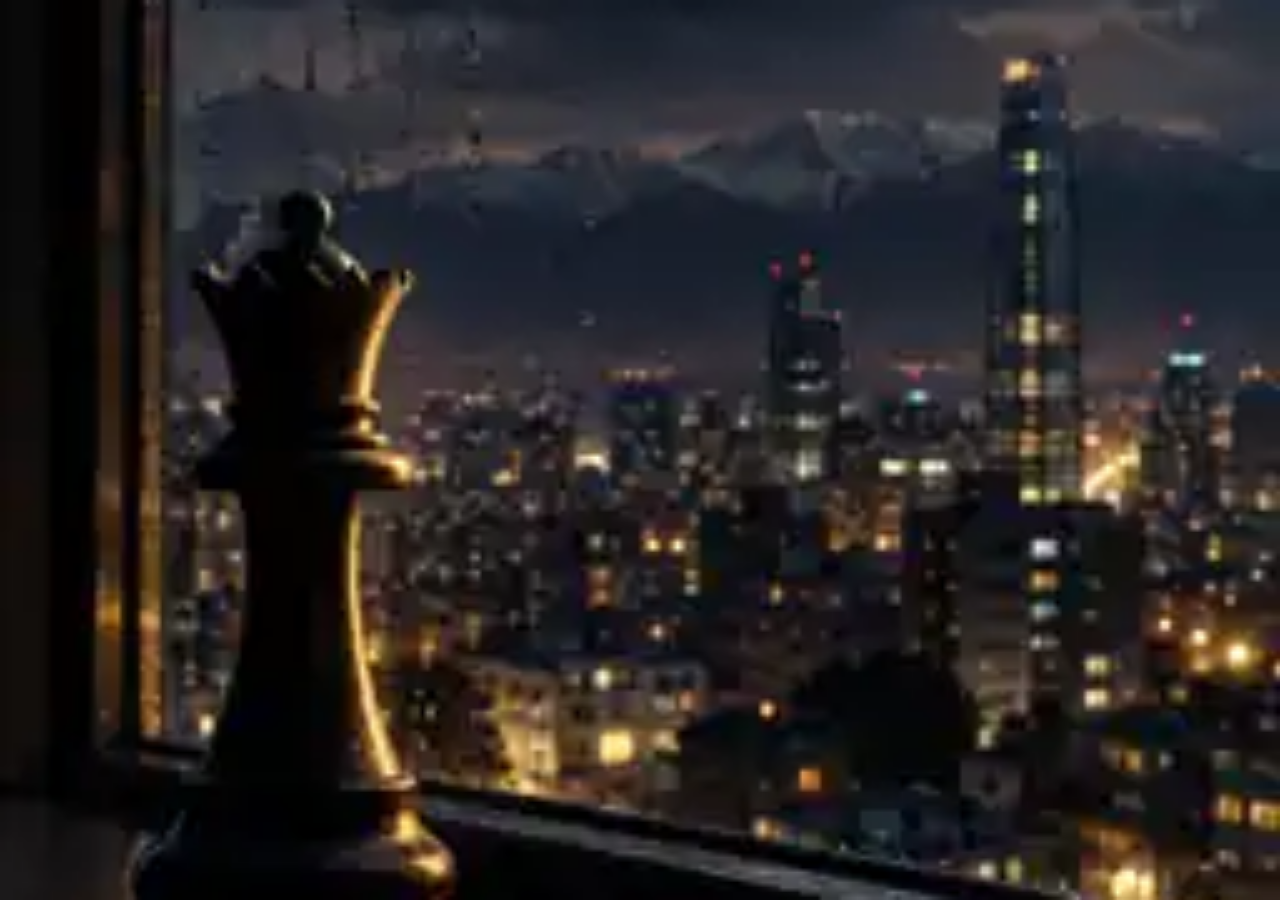
==== commit 3923845d: "Update El Lado B page title" ====
--- a/index.html
+++ b/index.html
@@ -1 +1 @@
-<!doctype html><html lang="es"><head><meta charset="utf-8"><meta name="viewport" content="width=device-width,initial-scale=1"><meta name="theme-color" content="#111018"><title>El Lado A — El Lado B</title><link rel="preconnect" href="https://fonts.googleapis.com"><link rel="preconnect" href="https://fonts.gstatic.com" crossorigin><link href="https://fonts.googleapis.com/css2?family=Caveat:wght@500;600&family=Libre+Baskerville:wght@400;700&family=Special+Elite&display=swap" rel="stylesheet"><link rel="stylesheet" href="style.css"></head><body><section class="cover"><div class="skyline"></div><div class="city-windows"></div><div class="rain"></div><div class="board"><div class="chess-piece">♛</div></div><div class="cover-copy"><div class="year">SANTIAGO · 1998</div><h1>EL LADO A</h1><p>Lo que ocurrió.</p><button id="openAgenda">ABRIR LA AGENDA</button></div></section><main class="agenda" id="agenda" aria-hidden="true"><header class="agenda-head"><span>EL LADO A</span><span>ARCHIVO DE MEMORIA</span></header><div id="book"></div><nav class="pager"><button id="prev">←</button><span id="pageLabel">HOJA 01</span><button id="next">→</button></nav><div class="finish"><p>La historia termina aquí.</p><a class="plan-link" href="plan-b/index.html">ENTRAR A PLAN B · RECONSTRUIR LA HISTORIA</a></div></main><script src="script.js"></script></body></html>
+<!doctype html><html lang="es"><head><meta charset="utf-8"><meta name="viewport" content="width=device-width,initial-scale=1"><meta name="theme-color" content="#111018"><title>El Lado B — Lo que pudo haber ocurrido</title><link rel="preconnect" href="https://fonts.googleapis.com"><link rel="preconnect" href="https://fonts.gstatic.com" crossorigin><link href="https://fonts.googleapis.com/css2?family=Caveat:wght@500;600&family=Libre+Baskerville:wght@400;700&family=Special+Elite&display=swap" rel="stylesheet"><link rel="stylesheet" href="style.css"></head><body><section class="cover"><div class="skyline"></div><div class="city-windows"></div><div class="rain"></div><div class="board"><div class="chess-piece">♛</div></div><div class="cover-copy"><div class="year">SANTIAGO · 1998</div><h1>EL LADO A</h1><p>Lo que ocurrió.</p><button id="openAgenda">ABRIR LA AGENDA</button></div></section><main class="agenda" id="agenda" aria-hidden="true"><header class="agenda-head"><span>EL LADO A</span><span>ARCHIVO DE MEMORIA</span></header><div id="book"></div><nav class="pager"><button id="prev">←</button><span id="pageLabel">HOJA 01</span><button id="next">→</button></nav><div class="finish"><p>La historia termina aquí.</p><a class="plan-link" href="plan-b/index.html">ENTRAR A PLAN B · RECONSTRUIR LA HISTORIA</a></div></main><script src="script.js"></script></body></html>
--- a/style.css
+++ b/style.css
@@ -1 +1 @@
-:root{--ink:#292127;--paper:#f2e6cc;--paper2:#e3d2b0;--pink:#e52f86;--pink2:#ff6bad;--night:#08070c;--blue:#263a57;--line:#6f5c4440}*{box-sizing:border-box}html{scroll-behavior:smooth}body{margin:0;background:#0d0b10;color:var(--ink);font-family:'Libre Baskerville',Georgia,serif}button,a{font:inherit}.cover{min-height:100svh;position:relative;overflow:hidden;display:grid;place-items:center;background:radial-gradient(circle at 50% 18%,#343041 0,#17151e 36%,#07070b 76%);color:#fff;padding:18px}.skyline{position:absolute;inset:auto 0 0;height:55%;z-index:1;background:linear-gradient(180deg,transparent 0,#09080e 16%,#07070b 100%);clip-path:polygon(0 43%,4% 43%,4% 31%,10% 31%,10% 48%,15% 48%,15% 22%,21% 22%,21% 38%,26% 38%,26% 12%,34% 12%,34% 42%,39% 42%,39% 27%,45% 27%,45% 49%,51% 49%,51% 18%,57% 18%,57% 36%,63% 36%,63% 8%,70% 8%,70% 44%,76% 44%,76% 25%,82% 25%,82% 40%,88% 40%,88% 16%,94% 16%,94% 47%,100% 47%,100% 100%,0 100%)}.city-windows{position:absolute;inset:20% 0 14%;z-index:2;opacity:.78;background:radial-gradient(circle at 13% 61%,#e8bd68 0 2px,transparent 3px),radial-gradient(circle at 18% 55%,#f2d58a 0 1.5px,transparent 3px),radial-gradient(circle at 34% 46%,#d8a957 0 2px,transparent 3px),radial-gradient(circle at 41% 63%,#f0c66d 0 2px,transparent 3px),radial-gradient(circle at 53% 39%,#e7c875 0 1.5px,transparent 3px),radial-gradient(circle at 61% 57%,#f4d78a 0 2px,transparent 3px),radial-gradient(circle at 70% 32%,#dcae5e 0 2px,transparent 3px),radial-gradient(circle at 78% 53%,#f1cc73 0 1.5px,transparent 3px),radial-gradient(circle at 87% 38%,#e7bd67 0 2px,transparent 3px),radial-gradient(circle at 93% 61%,#f3d586 0 2px,transparent 3px);filter:blur(.1px)}.rain{position:absolute;inset:-20%;z-index:3;background:repeating-linear-gradient(108deg,transparent 0 23px,rgba(255,255,255,.025) 24px 25px,transparent 26px 42px);transform:rotate(-4deg)}.board{position:absolute;z-index:4;left:50%;bottom:-20%;width:118%;height:63%;transform:translateX(-50%) perspective(800px) rotateX(58deg) rotateZ(-7deg);transform-origin:center bottom;background:conic-gradient(from 90deg at 25% 25%,#211925 0 25%,#7d526f 0 50%,#211925 0 75%,#7d526f 0) 0 0/92px 92px;border:8px solid #17121a;box-shadow:0 -20px 45px #000b,0 35px 70px #000d}.board:after{content:'';position:absolute;inset:0;border:1px solid #d7a8c355;box-shadow:inset 0 0 35px #0009}.chess-piece{position:absolute;left:50%;top:27%;transform:translate(-50%,-50%) rotateX(-8deg);font-size:clamp(120px,32vw,260px);line-height:.7;color:#f04a9e;text-shadow:0 2px 0 #b01e68,0 8px 0 #7f164d,0 16px 25px #000;filter:drop-shadow(0 0 14px #e52f8650);font-family:Georgia,serif}.cover-copy{position:relative;z-index:6;text-align:center;margin-top:55vh;max-width:720px;text-shadow:0 3px 16px #000}.year{font:600 12px 'Special Elite',monospace;letter-spacing:.28em;color:#f4dbe8}.cover h1{font:700 clamp(48px,13vw,112px) 'Libre Baskerville',serif;letter-spacing:.07em;margin:10px 0}.cover p{font:22px 'Caveat',cursive;line-height:1.15;color:#f3e7ec}.cover button,.pager button{border:1px solid #ffffff66;background:#17131b;color:#fff;padding:14px 22px;letter-spacing:.12em;font:14px 'Special Elite',monospace;cursor:pointer;transition:.3s}.cover button:hover{background:var(--pink);border-color:var(--pink);transform:translateY(-2px)}.agenda{display:none;min-height:100svh;padding:18px 4vw 46px;background:radial-gradient(circle at 20% 10%,#fff6df88,transparent 35%),linear-gradient(135deg,#d5c29f,#efe5cc 50%,#cbb58d);position:relative}.agenda:before{content:'';position:absolute;inset:0;opacity:.13;pointer-events:none;background:repeating-linear-gradient(0deg,#6e593c 0 1px,transparent 1px 5px)}.agenda-head{max-width:1200px;margin:auto;display:flex;justify-content:space-between;gap:16px;font:11px 'Special Elite',monospace;letter-spacing:.14em;border-bottom:1px solid var(--line);padding-bottom:10px}.book{max-width:1200px;margin:18px auto;display:grid;grid-template-columns:1fr 1fr;box-shadow:0 22px 60px #4b392d44}.page{background:var(--paper);min-height:720px;padding:70px clamp(28px,6vw,80px);position:relative}.text-page{border-right:1px solid #9a886a55}.page-no{position:absolute;top:22px;right:25px;font:12px 'Special Elite',monospace;opacity:.55}.hand-note{font:23px 'Caveat',cursive;color:#a03963;transform:rotate(-2deg)}h2{font-size:16px;text-transform:uppercase;letter-spacing:.18em;margin:55px 0 8px}h3{font-size:31px;margin:0 0 34px;font-weight:400}.page p:not(.hand-note){font-size:16px;line-height:1.95}.margin-note{font:23px 'Caveat',cursive;margin-top:42px;padding:16px;border-left:3px solid var(--pink);transform:rotate(-1deg)}.scribble{font:21px 'Caveat',cursive;color:#6c3150;margin-top:34px;transform:rotate(1.4deg);opacity:.85}.memory-page{background:#e7d8b9;min-height:720px;padding:45px 48px;position:relative;overflow:hidden}.paper-photo{width:66%;background:#f7f0df;padding:12px 12px 35px;box-shadow:0 10px 25px #3d302844;position:relative}.paper-photo.jose{margin:55px 0 0 auto;transform:rotate(2deg)}.paper-photo.paz{transform:rotate(-3deg)}.photo-placeholder{height:225px;background:linear-gradient(145deg,#46556b,#9d876e 48%,#314254);display:grid;place-items:center;text-align:center;color:#f6ead7;font:25px 'Special Elite',monospace;letter-spacing:.08em;text-shadow:0 2px 8px #000}.photo-placeholder small{font-size:10px;letter-spacing:.16em}.tape{position:absolute;top:-8px;left:40%;width:90px;height:25px;background:#d6c39caa;transform:rotate(-4deg)}.object-note{position:absolute;bottom:45px;left:55px;width:190px;background:#f4e9cf;padding:15px;font:16px 'Caveat',cursive;box-shadow:3px 5px 12px #4b392d33;transform:rotate(-4deg)}.object-note small{font-size:15px}.date-stamp{position:absolute;right:28px;bottom:38px;border:1px solid #8c6c6c99;padding:8px 9px;font:12px 'Special Elite',monospace;transform:rotate(4deg);color:#7c3b53}.pager{max-width:1200px;margin:auto;display:flex;justify-content:center;align-items:center;gap:30px;font:12px 'Special Elite',monospace}.pager button{color:#2b252b;background:#efe4cc;border-color:#6c5c48}.pager button:hover{background:var(--pink);color:#fff}.plan-link{display:block;width:max-content;max-width:100%;margin:22px auto 0;color:#5d3347;font:12px 'Special Elite',monospace;letter-spacing:.12em;text-decoration:none;border-bottom:1px dashed #7a4a5e;padding-bottom:4px}.plan-link:hover{color:var(--pink)}@media(max-width:800px){.cover{min-height:100svh;padding:18px}.board{width:145%;height:58%;bottom:-17%;transform:translateX(-50%) perspective(650px) rotateX(59deg) rotateZ(-6deg)}.chess-piece{top:28%;font-size:31vw}.cover-copy{margin-top:55vh}.cover h1{font-size:clamp(48px,15vw,68px)}.cover p{font-size:20px}.book{grid-template-columns:1fr}.text-page{border-right:0;border-bottom:1px solid #9a886a55}.page{min-height:auto;padding:62px 25px 46px}.memory-page{min-height:620px;padding:32px 20px}.paper-photo{width:80%}.paper-photo.jose{margin-top:35px}.object-note{left:22px;bottom:30px;width:175px}.date-stamp{right:20px;bottom:28px}.agenda-head{font-size:10px}.pager{gap:20px}.plan-link{text-align:center;line-height:1.5;width:auto}.page p:not(.hand-note){font-size:15px;line-height:1.85}}@media(max-width:420px){.cover-copy{margin-top:53vh}.cover p{font-size:18px}.cover button{width:100%;max-width:280px}.memory-page{min-height:560px}.paper-photo{width:86%}.photo-placeholder{height:185px}.object-note{font-size:15px}.scribble{font-size:19px}}+:root{--ink:#17151b;--paper:#f4eedf;--muted:#70695e;--pink:#e48aa7}*{box-sizing:border-box}html{scroll-behavior:smooth}body{margin:0;background:#08080d;color:var(--ink);font-family:'Libre Baskerville',serif}.cover{min-height:100svh;position:relative;overflow:hidden;background:#08080d url('/assets/el-lado-b-cover.webp') center center/cover no-repeat;color:#f8efe4;display:block}.skyline,.city-windows,.rain,.board{display:none!important}.cover-copy{display:block!important;position:absolute;inset:0;width:auto;margin:0}.cover-copy>.year,.cover-copy>h1,.cover-copy>p{display:none!important}#openAgenda{position:absolute;z-index:5;left:50%;bottom:9%;transform:translateX(-50%);width:220px;height:58px;margin:0;padding:0;border:0;background:transparent;color:transparent;font-size:0;cursor:pointer}.agenda{min-height:100svh;background:#151219;padding:18px 12px 60px;display:none}.agenda.open{display:block}.agenda-head{max-width:760px;margin:auto;color:#e9dfd1;font:11px 'Special Elite',monospace;letter-spacing:.1em;display:flex;justify-content:space-between;padding:4px 4px 14px}.page{display:none;max-width:760px;margin:auto;background:var(--paper);min-height:78svh;padding:34px 24px 70px;position:relative;box-shadow:0 12px 35px #0006}.page.active{display:block}.page:after{content:'';position:absolute;inset:0;pointer-events:none;background:linear-gradient(90deg,#00000008,transparent 12%,transparent 88%,#00000008)}.page-no{position:absolute;right:18px;top:14px;color:#8e8372;font:11px 'Special Elite',monospace}.hand-note,.scribble{font:20px 'Caveat',cursive;color:#685a4e}.hand-note{transform:rotate(-2deg);margin:0 0 28px}.page h2{font-size:27px;line-height:1.25;margin:0 0 8px}.page h3{font-size:18px;margin:0 0 28px}.story p{font-size:16px;line-height:1.85;margin:0 0 18px}.story blockquote{margin:25px 8px;padding:14px 18px;border-left:3px solid var(--pink);font:23px/1.45 'Caveat',cursive;background:#00000006}.scribble{border-top:1px solid #a99d8d;margin-top:42px;padding-top:12px;transform:rotate(-1deg)}.pager{max-width:760px;margin:12px auto 0;display:flex;justify-content:space-between;align-items:center;color:#e8decf;font:11px 'Special Elite',monospace}.pager button{width:48px;height:44px;background:#28232b;color:#fff;border:1px solid #5b535d;font-size:20px}.pager button:disabled{opacity:.3}.finish{max-width:760px;margin:34px auto;text-align:center;color:#d8ccbc}.finish p{font:24px 'Caveat',cursive;margin-bottom:22px}.plan-link{border:1px solid #f5e7d3;background:#f5e7d3;color:#17131a;padding:15px 20px;text-decoration:none;font:12px 'Special Elite',monospace;letter-spacing:.08em;cursor:pointer}.finish .plan-link{background:transparent;color:#f1dfc9;border-color:#6f626d}@media(min-width:801px){.page{padding:55px 70px 80px}}@media(max-width:420px){.page{padding:30px 20px 60px}.story p{font-size:15px;line-height:1.8}#openAgenda{bottom:8%;width:190px;height:52px}}
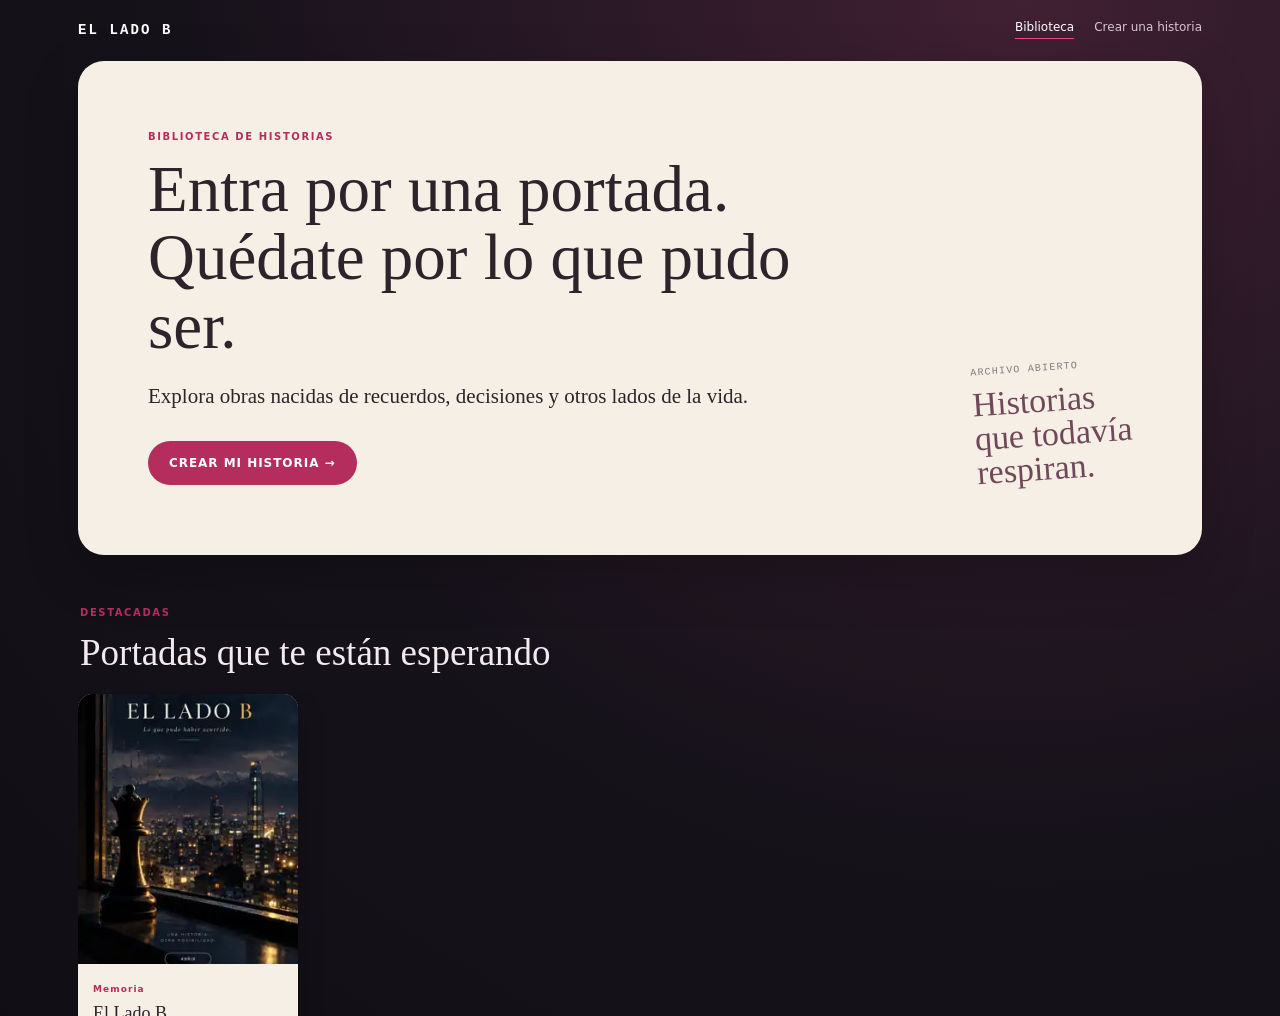
==== commit 011633fe: "Conectar la biblioteca y la arquitectura de la obra" ====
--- a/index.html
+++ b/index.html
@@ -1 +1 @@
-<!doctype html><html lang="es"><head><meta charset="utf-8"><meta name="viewport" content="width=device-width,initial-scale=1"><meta name="theme-color" content="#111018"><title>El Lado B — Lo que pudo haber ocurrido</title><link rel="preconnect" href="https://fonts.googleapis.com"><link rel="preconnect" href="https://fonts.gstatic.com" crossorigin><link href="https://fonts.googleapis.com/css2?family=Caveat:wght@500;600&family=Libre+Baskerville:wght@400;700&family=Special+Elite&display=swap" rel="stylesheet"><link rel="stylesheet" href="style.css"></head><body><section class="cover"><div class="skyline"></div><div class="city-windows"></div><div class="rain"></div><div class="board"><div class="chess-piece">♛</div></div><div class="cover-copy"><div class="year">SANTIAGO · 1998</div><h1>EL LADO A</h1><p>Lo que ocurrió.</p><button id="openAgenda">ABRIR LA AGENDA</button></div></section><main class="agenda" id="agenda" aria-hidden="true"><header class="agenda-head"><span>EL LADO A</span><span>ARCHIVO DE MEMORIA</span></header><div id="book"></div><nav class="pager"><button id="prev">←</button><span id="pageLabel">HOJA 01</span><button id="next">→</button></nav><div class="finish"><p>La historia termina aquí.</p><a class="plan-link" href="plan-b/index.html">ENTRAR A PLAN B · RECONSTRUIR LA HISTORIA</a></div></main><script src="script.js"></script></body></html>
+<!doctype html><html lang="es"><head><meta charset="utf-8"><meta name="viewport" content="width=device-width,initial-scale=1"><meta http-equiv="refresh" content="0; url=/inicio/"><title>Biblioteca — El Lado B</title></head><body><p>Abriendo la <a href="/inicio/">biblioteca de El Lado B</a>…</p></body></html>
